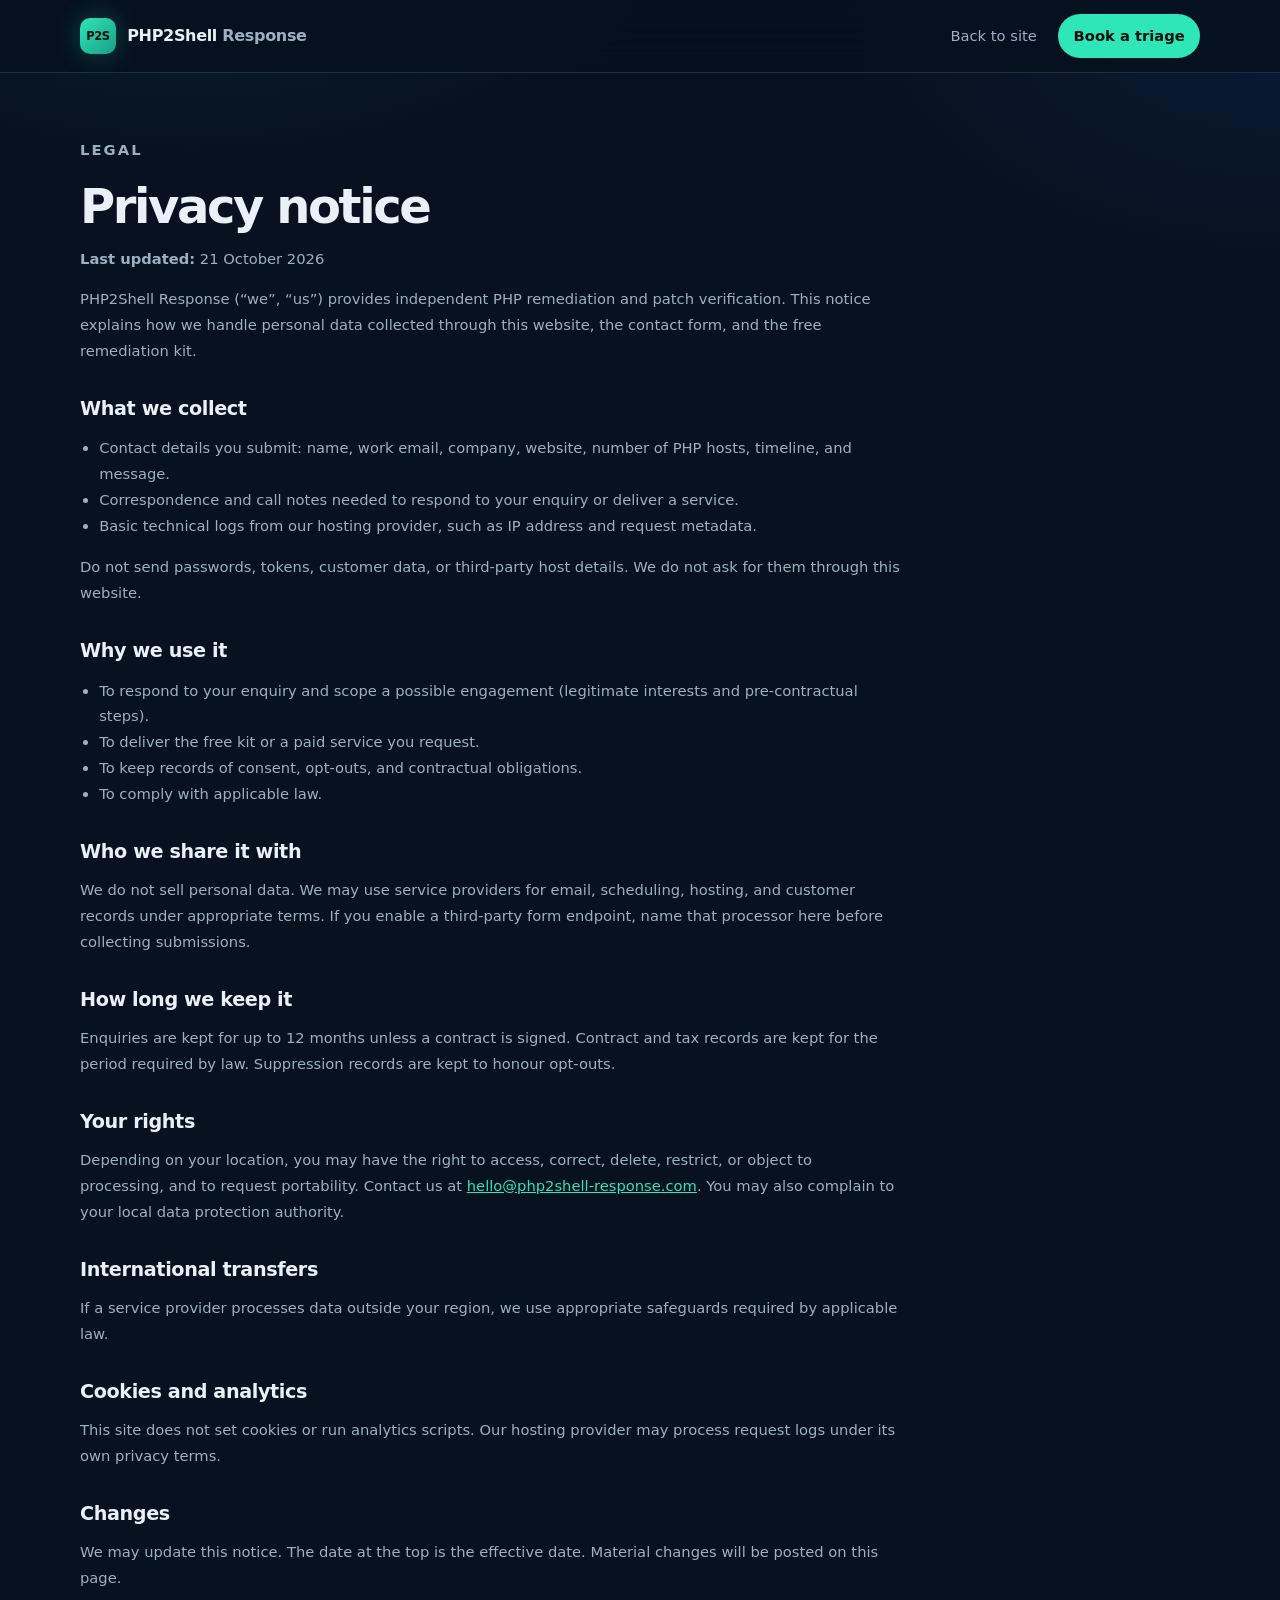
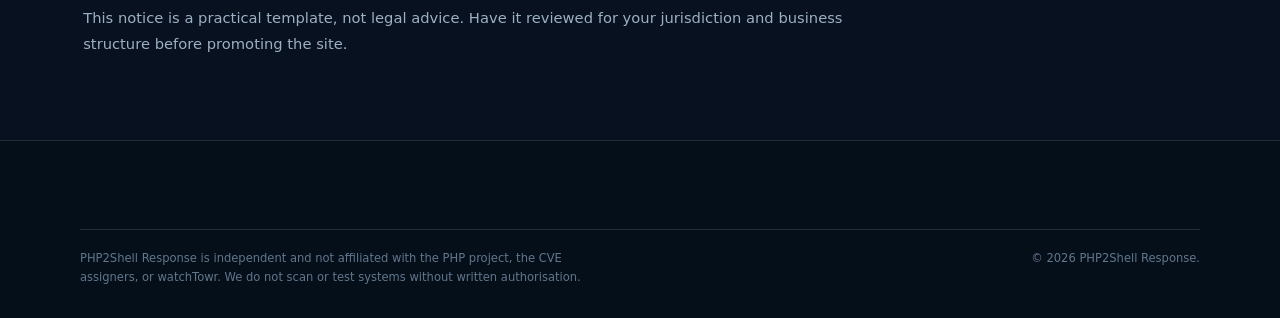
==== docs/privacy.html @ 47148b9a "Add privacy notice and compliant outreach playbook" ====
<!DOCTYPE html>
<html lang="en">
<head>
  <meta charset="utf-8">
  <meta name="viewport" content="width=device-width, initial-scale=1">
  <title>Privacy notice — PHP2Shell Response</title>
  <meta name="description" content="Privacy notice for PHP2Shell Response: what we collect, why, how long we keep it, and how to exercise your rights.">
  <meta name="theme-color" content="#07111f">
  <link rel="icon" href="favicon.svg" type="image/svg+xml">
  <link rel="stylesheet" href="styles.css">
  <script src="config.js" defer></script>
  <script src="app.js" defer></script>
</head>
<body>
  <a class="skip-link" href="#main">Skip to content</a>

  <header class="site-header">
    <div class="wrap nav">
      <a class="brand" href="index.html" aria-label="PHP2Shell Response home">
        <span class="brand-mark" aria-hidden="true">P2S</span>
        <span class="brand-name">PHP2Shell <span>Response</span></span>
      </a>
      <nav class="nav-links" aria-label="Main navigation">
        <a href="index.html">Back to site</a>
        <a class="nav-cta" href="index.html#contact">Book a triage</a>
      </nav>
    </div>
  </header>

  <main id="main" class="wrap">
    <article class="legal">
      <p class="kicker">Legal</p>
      <h1>Privacy notice</h1>
      <p><strong>Last updated:</strong> 21 October 2026</p>

      <p>
        PHP2Shell Response (&ldquo;we&rdquo;, &ldquo;us&rdquo;) provides independent PHP remediation and patch
        verification. This notice explains how we handle personal data collected through this website,
        the contact form, and the free remediation kit.
      </p>

      <h2>What we collect</h2>
      <ul>
        <li>Contact details you submit: name, work email, company, website, number of PHP hosts, timeline, and message.</li>
        <li>Correspondence and call notes needed to respond to your enquiry or deliver a service.</li>
        <li>Basic technical logs from our hosting provider, such as IP address and request metadata.</li>
      </ul>
      <p>
        Do not send passwords, tokens, customer data, or third-party host details. We do not ask for them
        through this website.
      </p>

      <h2>Why we use it</h2>
      <ul>
        <li>To respond to your enquiry and scope a possible engagement (legitimate interests and pre-contractual steps).</li>
        <li>To deliver the free kit or a paid service you request.</li>
        <li>To keep records of consent, opt-outs, and contractual obligations.</li>
        <li>To comply with applicable law.</li>
      </ul>

      <h2>Who we share it with</h2>
      <p>
        We do not sell personal data. We may use service providers for email, scheduling, hosting, and
        customer records under appropriate terms. If you enable a third-party form endpoint, name that
        processor here before collecting submissions.
      </p>

      <h2>How long we keep it</h2>
      <p>
        Enquiries are kept for up to 12 months unless a contract is signed. Contract and tax records are
        kept for the period required by law. Suppression records are kept to honour opt-outs.
      </p>

      <h2>Your rights</h2>
      <p>
        Depending on your location, you may have the right to access, correct, delete, restrict, or object
        to processing, and to request portability. Contact us at
        <a href="index.html#contact" data-contact-email>the contact address on the main page</a>.
        You may also complain to your local data protection authority.
      </p>

      <h2>International transfers</h2>
      <p>
        If a service provider processes data outside your region, we use appropriate safeguards required
        by applicable law.
      </p>

      <h2>Cookies and analytics</h2>
      <p>
        This site does not set cookies or run analytics scripts. Our hosting provider may process request
        logs under its own privacy terms.
      </p>

      <h2>Changes</h2>
      <p>
        We may update this notice. The date at the top is the effective date. Material changes will be
        posted on this page.
      </p>

      <p class="micro">
        This notice is a practical template, not legal advice. Have it reviewed for your jurisdiction and
        business structure before promoting the site.
      </p>
    </article>
  </main>

  <footer class="site-footer">
    <div class="wrap footer-legal">
      <p>PHP2Shell Response is independent and not affiliated with the PHP project, the CVE assigners, or watchTowr. We do not scan or test systems without written authorisation.</p>
      <p>&copy; <span id="year">2026</span> PHP2Shell Response.</p>
    </div>
  </footer>
</body>
</html>
---- docs/styles.css ----
:root {
  --bg: #07111f;
  --bg-2: #0a1828;
  --panel: #0f2238;
  --panel-2: #122a45;
  --text: #e8f1f8;
  --muted: #9db0c3;
  --line: rgba(157, 176, 195, 0.18);
  --accent: #2ee6b8;
  --accent-2: #7cf0d3;
  --warn: #ffb84d;
  --danger: #ff6b6b;
  --radius: 18px;
  --shadow: 0 20px 60px rgba(0, 0, 0, 0.35);
  --max: 1120px;
}

*,
*::before,
*::after {
  box-sizing: border-box;
}

html {
  scroll-behavior: smooth;
}

body {
  margin: 0;
  min-height: 100vh;
  color: var(--text);
  background:
    radial-gradient(900px 600px at 15% -10%, rgba(46, 230, 184, 0.12), transparent 60%),
    radial-gradient(800px 500px at 100% 0%, rgba(50, 120, 255, 0.10), transparent 55%),
    var(--bg);
  font-family: Inter, ui-sans-serif, system-ui, -apple-system, BlinkMacSystemFont, "Segoe UI", Roboto, Arial, sans-serif;
  font-size: 16px;
  line-height: 1.6;
  -webkit-font-smoothing: antialiased;
  text-rendering: optimizeLegibility;
}

::selection {
  background: rgba(46, 230, 184, 0.28);
  color: #ffffff;
}

a {
  color: inherit;
}

code,
pre {
  font-family: ui-monospace, SFMono-Regular, Menlo, Consolas, "Liberation Mono", monospace;
}

code {
  font-size: 0.9em;
  color: #b7f7e6;
}

.skip-link {
  position: absolute;
  left: -9999px;
  top: 0;
  z-index: 100;
  padding: 0.75rem 1rem;
  border-radius: 0 0 10px 0;
  background: var(--accent);
  color: #04110d;
  font-weight: 800;
  text-decoration: none;
}

.skip-link:focus {
  left: 0;
}

a:focus-visible,
button:focus-visible,
summary:focus-visible {
  outline: 2px solid var(--accent);
  outline-offset: 3px;
}

.wrap {
  width: min(var(--max), calc(100% - 2rem));
  margin-inline: auto;
}

section[id] {
  scroll-margin-top: 92px;
}

/* Header */
.site-header {
  position: sticky;
  top: 0;
  z-index: 50;
  border-bottom: 1px solid var(--line);
  background: rgba(7, 17, 31, 0.82);
  backdrop-filter: blur(18px);
  -webkit-backdrop-filter: blur(18px);
}

.nav {
  display: flex;
  align-items: center;
  justify-content: space-between;
  gap: 1rem;
  min-height: 72px;
}

.brand {
  display: inline-flex;
  align-items: center;
  gap: 0.7rem;
  color: var(--text);
  font-weight: 850;
  letter-spacing: -0.02em;
  text-decoration: none;
  white-space: nowrap;
}

.brand-mark {
  display: grid;
  place-items: center;
  width: 2.25rem;
  height: 2.25rem;
  border-radius: 10px;
  background: linear-gradient(135deg, var(--accent), #1a9f86);
  box-shadow: 0 0 24px rgba(46, 230, 184, 0.25);
  color: #04110d;
  font-size: 0.72rem;
  font-weight: 900;
  letter-spacing: -0.04em;
}

.brand-name span {
  color: var(--muted);
  font-weight: 650;
}

.nav-links {
  display: flex;
  align-items: center;
  gap: 1.35rem;
  font-size: 0.92rem;
}

.nav-links a {
  color: var(--muted);
  text-decoration: none;
  transition: color 0.15s ease;
}

.nav-links a:hover {
  color: var(--text);
}

.nav-cta {
  padding: 0.65rem 0.95rem;
  border-radius: 999px;
  background: var(--accent);
  color: #04110d !important;
  font-weight: 850;
}

.nav-cta:hover {
  background: var(--accent-2);
}

/* Hero */
.hero {
  padding: 5.5rem 0 4rem;
}

.hero-grid {
  display: grid;
  grid-template-columns: minmax(0, 1.12fr) minmax(0, 0.88fr);
  gap: 3.5rem;
  align-items: center;
}

.eyebrow {
  display: inline-flex;
  align-items: center;
  gap: 0.55rem;
  padding: 0.45rem 0.7rem;
  border: 1px solid rgba(255, 184, 77, 0.3);
  border-radius: 999px;
  background: rgba(255, 184, 77, 0.08);
  color: #ffd28a;
  font-size: 0.76rem;
  font-weight: 750;
  letter-spacing: 0.02em;
}

.pulse {
  width: 0.5rem;
  height: 0.5rem;
  border-radius: 50%;
  background: var(--warn);
  box-shadow: 0 0 0 0 rgba(255, 184, 77, 0.5);
  animation: pulse 2s infinite;
}

@keyframes pulse {
  70% { box-shadow: 0 0 0 8px rgba(255, 184, 77, 0); }
  100% { box-shadow: 0 0 0 0 rgba(255, 184, 77, 0); }
}

h1 {
  margin: 1.2rem 0 1.1rem;
  font-size: clamp(2.6rem, 6vw, 4.7rem);
  line-height: 1.02;
  letter-spacing: -0.05em;
}

h1 .accent {
  color: var(--accent);
}

.lede {
  max-width: 62ch;
  margin: 0;
  color: var(--muted);
  font-size: 1.08rem;
  line-height: 1.75;
}

.hero-actions {
  display: flex;
  flex-wrap: wrap;
  gap: 0.75rem;
  margin-top: 1.6rem;
}

.hero-points {
  display: flex;
  flex-wrap: wrap;
  gap: 1rem 1.4rem;
  padding: 0;
  margin: 1.8rem 0 0;
  color: var(--muted);
  font-size: 0.85rem;
  list-style: none;
}

.hero-points li::before {
  content: "✓";
  margin-right: 0.45rem;
  color: var(--accent);
  font-weight: 900;
}

/* Buttons */
.btn {
  display: inline-flex;
  align-items: center;
  justify-content: center;
  gap: 0.45rem;
  padding: 0.8rem 1.1rem;
  border: 1px solid transparent;
  border-radius: 999px;
  background: transparent;
  color: var(--text);
  cursor: pointer;
  font: inherit;
  font-size: 0.9rem;
  font-weight: 800;
  line-height: 1;
  text-decoration: none;
  transition: transform 0.15s ease, background 0.15s ease, border-color 0.15s ease, color 0.15s ease;
}

.btn:hover {
  transform: translateY(-1px);
}

.btn-primary {
  background: var(--accent);
  color: #04110d;
  box-shadow: 0 10px 30px rgba(46, 230, 184, 0.18);
}

.btn-primary:hover {
  background: var(--accent-2);
}

.btn-ghost {
  border-color: var(--line);
  background: rgba(255, 255, 255, 0.03);
  color: var(--text);
}

.btn-ghost:hover {
  border-color: rgba(46, 230, 184, 0.35);
  color: var(--accent);
}

.btn-block {
  width: 100%;
}

/* Hero card */
.hero-card {
  position: relative;
  border: 1px solid var(--line);
  border-radius: 24px;
  padding: 1.1rem;
  background: linear-gradient(180deg, rgba(18, 42, 69, 0.92), rgba(8, 20, 35, 0.92));
  box-shadow: var(--shadow);
}

.hero-card::before {
  content: "";
  position: absolute;
  inset: -1px;
  z-index: -1;
  border-radius: 25px;
  background: linear-gradient(135deg, rgba(46, 230, 184, 0.35), transparent 42%, rgba(50, 120, 255, 0.2));
  filter: blur(18px);
  opacity: 0.55;
}

.card-top {
  display: flex;
  align-items: center;
  justify-content: space-between;
  gap: 1rem;
  padding: 0.2rem 0.2rem 0.9rem;
  color: var(--muted);
  font-size: 0.76rem;
}

.badge {
  display: inline-flex;
  align-items: center;
  padding: 0.28rem 0.55rem;
  border-radius: 999px;
  font-size: 0.66rem;
  font-weight: 850;
  letter-spacing: 0.04em;
  text-transform: uppercase;
  white-space: nowrap;
}

.badge-warn {
  border: 1px solid rgba(255, 184, 77, 0.3);
  background: rgba(255, 184, 77, 0.12);
  color: #ffd28a;
}

.badge-ok {
  border: 1px solid rgba(46, 230, 184, 0.3);
  background: rgba(46, 230, 184, 0.12);
  color: var(--accent);
}

.terminal {
  overflow: hidden;
  border: 1px solid var(--line);
  border-radius: 14px;
  background: #040d17;
}

.terminal-bar {
  display: flex;
  align-items: center;
  gap: 0.4rem;
  padding: 0.65rem 0.8rem;
  border-bottom: 1px solid var(--line);
  background: rgba(255, 255, 255, 0.02);
}

.dot {
  width: 0.55rem;
  height: 0.55rem;
  border-radius: 50%;
  background: #2a4158;
}

.dot:nth-child(1) { background: #ff6b6b; }
.dot:nth-child(2) { background: #ffb84d; }
.dot:nth-child(3) { background: #2ee6b8; }

.terminal pre {
  margin: 0;
  padding: 1rem;
  overflow: auto;
  color: #c8f7ea;
  font-size: 0.76rem;
  line-height: 1.7;
}

.terminal .warn { color: #ffd28a; }
.terminal .fail { color: #ff8e8e; }

.micro {
  margin: 0.8rem 0.2rem 0.2rem;
  color: #7f93a8;
  font-size: 0.73rem;
  line-height: 1.5;
}

/* Alert strip */
.alert-strip {
  border-block: 1px solid var(--line);
  background: rgba(255, 255, 255, 0.02);
}

.alert-inner {
  display: flex;
  align-items: center;
  flex-wrap: wrap;
  gap: 0.65rem 1rem;
  padding: 1rem 0;
  color: var(--muted);
  font-size: 0.85rem;
}

.alert-label {
  color: var(--text);
  font-size: 0.7rem;
  font-weight: 850;
  letter-spacing: 0.08em;
  text-transform: uppercase;
}

.pill {
  padding: 0.25rem 0.55rem;
  border: 1px solid rgba(46, 230, 184, 0.2);
  border-radius: 999px;
  background: rgba(46, 230, 184, 0.08);
  color: var(--accent);
  font-size: 0.78rem;
  font-weight: 750;
}

.alert-link {
  margin-left: auto;
  color: var(--text);
  font-weight: 750;
  text-decoration: none;
}

.alert-link:hover {
  color: var(--accent);
}

/* Sections */
.section {
  padding: 5rem 0;
}

.section-alt {
  border-block: 1px solid var(--line);
  background: linear-gradient(180deg, rgba(255, 255, 255, 0.018), transparent);
}

.section-head {
  max-width: 760px;
  margin-bottom: 2.2rem;
}

.kicker {
  margin: 0 0 0.7rem;
  color: var(--accent);
  font-size: 0.74rem;
  font-weight: 900;
  letter-spacing: 0.14em;
  text-transform: uppercase;
}

h2 {
  margin: 0 0 0.8rem;
  font-size: clamp(1.9rem, 4vw, 3.1rem);
  line-height: 1.08;
  letter-spacing: -0.04em;
}

h2 .muted {
  color: var(--muted);
}

.section-lede {
  margin: 0;
  color: var(--muted);
  font-size: 1.02rem;
  line-height: 1.7;
}

/* Cards */
.grid {
  display: grid;
  gap: 1rem;
}

.grid-2 {
  grid-template-columns: repeat(2, minmax(0, 1fr));
}

.card {
  padding: 1.5rem;
  border: 1px solid var(--line);
  border-radius: var(--radius);
  background: linear-gradient(180deg, rgba(18, 42, 69, 0.72), rgba(10, 24, 40, 0.72));
}

.card h3 {
  margin: 0.2rem 0 0.6rem;
  font-size: 1.1rem;
  letter-spacing: -0.02em;
}

.card p {
  margin: 0;
  color: var(--muted);
  font-size: 0.95rem;
  line-height: 1.65;
}

.card-icon {
  display: grid;
  place-items: center;
  width: 2.2rem;
  height: 2.2rem;
  margin-bottom: 1rem;
  border-radius: 10px;
  background: rgba(46, 230, 184, 0.1);
  color: var(--accent);
  font-size: 0.72rem;
  font-weight: 900;
}

/* Pricing */
.pricing {
  display: grid;
  grid-template-columns: repeat(2, minmax(0, 1fr));
  gap: 1rem;
}

.price-card {
  position: relative;
  display: flex;
  flex-direction: column;
  padding: 1.5rem;
  border: 1px solid var(--line);
  border-radius: var(--radius);
  background: linear-gradient(180deg, rgba(18, 42, 69, 0.72), rgba(10, 24, 40, 0.72));
}

.price-card.featured {
  border-color: rgba(46, 230, 184, 0.5);
  box-shadow: 0 0 0 1px rgba(46, 230, 184, 0.12), 0 20px 60px rgba(0, 0, 0, 0.28);
}

.tag {
  position: absolute;
  top: -0.7rem;
  right: 1rem;
  padding: 0.3rem 0.6rem;
  border-radius: 999px;
  background: var(--accent);
  color: #04110d;
  font-size: 0.66rem;
  font-weight: 900;
  letter-spacing: 0.04em;
  text-transform: uppercase;
}

.price-top {
  display: flex;
  align-items: baseline;
  justify-content: space-between;
  gap: 1rem;
}

.price-card h3 {
  margin: 0;
  font-size: 1.1rem;
  letter-spacing: -0.02em;
}

.price {
  margin: 0;
  font-size: 2rem;
  font-weight: 850;
  letter-spacing: -0.04em;
  white-space: nowrap;
}

.price small {
  color: var(--muted);
  font-size: 0.76rem;
  font-weight: 650;
  letter-spacing: 0;
}

.price-desc {
  min-height: 3.2rem;
  margin: 0.7rem 0 1rem;
  color: var(--muted);
  font-size: 0.92rem;
  line-height: 1.6;
}

.checklist {
  display: grid;
  gap: 0.55rem;
  margin: 0 0 1.4rem;
  padding: 0;
  color: var(--muted);
  font-size: 0.88rem;
  line-height: 1.5;
  list-style: none;
}

.checklist li::before {
  content: "✓";
  margin-right: 0.5rem;
  color: var(--accent);
  font-weight: 900;
}

.price-card .btn {
  margin-top: auto;
}

.pricing-note {
  margin: 1.2rem 0 0;
  color: #7f93a8;
  font-size: 0.8rem;
}

/* Steps */
.steps {
  display: grid;
  gap: 0.8rem;
}

.step {
  display: grid;
  grid-template-columns: 3.2rem minmax(0, 1fr);
  gap: 1.1rem;
  padding: 1.2rem 1.3rem;
  border: 1px solid var(--line);
  border-radius: 14px;
  background: rgba(18, 42, 69, 0.45);
}

.step-num {
  display: grid;
  place-items: center;
  width: 2.4rem;
  height: 2.4rem;
  border: 1px solid rgba(46, 230, 184, 0.25);
  border-radius: 50%;
  background: rgba(46, 230, 184, 0.1);
  color: var(--accent);
  font-size: 0.76rem;
  font-weight: 900;
}

.step h3 {
  margin: 0.1rem 0 0.35rem;
  font-size: 1rem;
}

.step p {
  margin: 0;
  color: var(--muted);
  font-size: 0.92rem;
  line-height: 1.6;
}

.scope-note {
  margin-top: 1.2rem;
  padding: 1rem 1.1rem;
  border-left: 3px solid var(--warn);
  border-radius: 0 12px 12px 0;
  background: rgba(255, 184, 77, 0.06);
  color: #e7d3b2;
  font-size: 0.88rem;
  line-height: 1.6;
}

.scope-note strong {
  color: #ffd28a;
}

/* Proof */
.proof-grid {
  display: grid;
  grid-template-columns: minmax(0, 1fr) minmax(0, 0.9fr);
  gap: 3rem;
  align-items: start;
}

.report-card {
  padding: 1.3rem;
  border: 1px solid var(--line);
  border-radius: var(--radius);
  background: linear-gradient(180deg, rgba(18, 42, 69, 0.8), rgba(8, 20, 35, 0.8));
  box-shadow: var(--shadow);
}

.report-top {
  display: flex;
  align-items: center;
  justify-content: space-between;
  gap: 1rem;
  padding-bottom: 0.9rem;
  border-bottom: 1px solid var(--line);
  color: var(--muted);
  font-size: 0.76rem;
}

.report-card dl {
  display: grid;
  gap: 0.7rem;
  margin: 0;
  padding: 0.9rem 0 0;
}

.report-card dl div {
  display: flex;
  justify-content: space-between;
  gap: 1rem;
  font-size: 0.85rem;
}

.report-card dt {
  color: var(--muted);
}

.report-card dd {
  margin: 0;
  color: var(--text);
  font-weight: 750;
  text-align: right;
}

/* FAQ */
.faq-grid {
  display: grid;
  grid-template-columns: minmax(0, 0.8fr) minmax(0, 1.2fr);
  gap: 3rem;
  align-items: start;
}

.faq-list {
  display: grid;
  gap: 0.6rem;
}

details {
  padding: 0 1rem;
  border: 1px solid var(--line);
  border-radius: 12px;
  background: rgba(18, 42, 69, 0.45);
}

summary {
  display: flex;
  justify-content: space-between;
  gap: 1rem;
  padding: 1rem 0;
  cursor: pointer;
  font-size: 0.92rem;
  font-weight: 750;
  list-style: none;
}

summary::-webkit-details-marker {
  display: none;
}

summary::after {
  content: "+";
  color: var(--accent);
  font-weight: 900;
}

details[open] summary::after {
  content: "−";
}

details p {
  margin: 0 0 1rem;
  color: var(--muted);
  font-size: 0.9rem;
  line-height: 1.65;
}

/* Contact */
.section-contact {
  border-top: 1px solid var(--line);
  background: radial-gradient(800px 400px at 10% 20%, rgba(46, 230, 184, 0.08), transparent 60%);
}

.contact-grid {
  display: grid;
  grid-template-columns: minmax(0, 0.85fr) minmax(0, 1.15fr);
  gap: 3rem;
  align-items: start;
}

.contact-points {
  display: grid;
  gap: 0.6rem;
  margin: 1.2rem 0;
  padding: 0;
  color: var(--muted);
  font-size: 0.9rem;
  list-style: none;
}

.contact-points li::before {
  content: "→";
  margin-right: 0.5rem;
  color: var(--accent);
}

.contact-direct {
  margin-top: 1.4rem;
  color: var(--muted);
  font-size: 0.9rem;
}

.contact-direct a {
  color: var(--accent);
}

.form {
  display: grid;
  gap: 0.9rem;
  padding: 1.3rem;
  border: 1px solid var(--line);
  border-radius: var(--radius);
  background: rgba(10, 24, 40, 0.72);
  box-shadow: var(--shadow);
}

.form-row {
  display: grid;
  grid-template-columns: 1fr 1fr;
  gap: 0.9rem;
}

.field {
  display: grid;
  gap: 0.35rem;
}

label {
  color: var(--muted);
  font-size: 0.8rem;
  font-weight: 700;
}

input,
select,
textarea {
  width: 100%;
  padding: 0.75rem 0.8rem;
  border: 1px solid var(--line);
  border-radius: 10px;
  background: #071422;
  color: var(--text);
  font: inherit;
  font-size: 0.9rem;
}

input::placeholder,
textarea::placeholder {
  color: #5e748a;
}

input:focus,
select:focus,
textarea:focus {
  border-color: rgba(46, 230, 184, 0.6);
  outline: 2px solid rgba(46, 230, 184, 0.35);
  outline-offset: 1px;
}

textarea {
  min-height: 6rem;
  resize: vertical;
}

.checkbox {
  display: flex;
  align-items: flex-start;
  gap: 0.55rem;
  color: var(--muted);
  font-size: 0.78rem;
  line-height: 1.5;
}

.checkbox input {
  width: auto;
  margin-top: 0.2rem;
  accent-color: var(--accent);
}

.form-status {
  min-height: 1.2rem;
  margin: 0;
  font-size: 0.82rem;
  line-height: 1.5;
}

.form-status[data-type="success"] { color: var(--accent); }
.form-status[data-type="error"] { color: #ff9b9b; }
.form-status[data-type="info"] { color: #ffd28a; }

.form-note {
  margin: 0;
  color: #6f8499;
  font-size: 0.72rem;
  line-height: 1.5;
}

/* Footer */
.site-footer {
  padding: 3rem 0 2rem;
  border-top: 1px solid var(--line);
  background: rgba(4, 13, 23, 0.55);
}

.footer-grid {
  display: grid;
  grid-template-columns: 1.2fr 0.8fr;
  gap: 2rem;
  align-items: start;
}

.brand-footer {
  margin-bottom: 0.8rem;
}

.site-footer p {
  color: var(--muted);
  font-size: 0.85rem;
  line-height: 1.65;
}

.footer-links {
  display: flex;
  flex-wrap: wrap;
  justify-content: flex-end;
  gap: 0.8rem 1.2rem;
}

.footer-links a {
  color: var(--muted);
  font-size: 0.85rem;
  text-decoration: none;
}

.footer-links a:hover {
  color: var(--accent);
}

.footer-legal {
  display: flex;
  justify-content: space-between;
  gap: 1rem;
  flex-wrap: wrap;
  margin-top: 2.5rem;
  padding-top: 1.2rem;
  border-top: 1px solid var(--line);
}

.footer-legal p {
  max-width: 70ch;
  margin: 0;
  color: #61768b;
  font-size: 0.72rem;
  line-height: 1.6;
}

/* Legal page */
.legal {
  max-width: 820px;
  padding: 4rem 0 5rem;
}

.legal h1 {
  margin-bottom: 0.5rem;
  font-size: clamp(2rem, 4vw, 3rem);
}

.legal h2 {
  margin-top: 2.2rem;
  font-size: 1.2rem;
  letter-spacing: -0.02em;
}

.legal p,
.legal li {
  color: var(--muted);
  font-size: 0.92rem;
  line-height: 1.75;
}

.legal ul {
  padding-left: 1.2rem;
}

.legal a {
  color: var(--accent);
}

/* Responsive */
@media (max-width: 980px) {
  .hero-grid,
  .proof-grid,
  .faq-grid,
  .contact-grid,
  .footer-grid {
    grid-template-columns: 1fr;
    gap: 2rem;
  }

  .hero {
    padding-top: 4rem;
  }

  .footer-links {
    justify-content: flex-start;
  }
}

@media (max-width: 720px) {
  .nav-links a:not(.nav-cta) {
    display: none;
  }

  .grid-2,
  .pricing {
    grid-template-columns: 1fr;
  }

  .form-row {
    grid-template-columns: 1fr;
  }

  .alert-link {
    margin-left: 0;
  }

  .hero-points {
    flex-direction: column;
    gap: 0.5rem;
  }

  .price-desc {
    min-height: 0;
  }
}

@media (prefers-reduced-motion: reduce) {
  html {
    scroll-behavior: auto;
  }

  *,
  *::before,
  *::after {
    animation-duration: 0.01ms !important;
    animation-iteration-count: 1 !important;
    transition-duration: 0.01ms !important;
  }
}
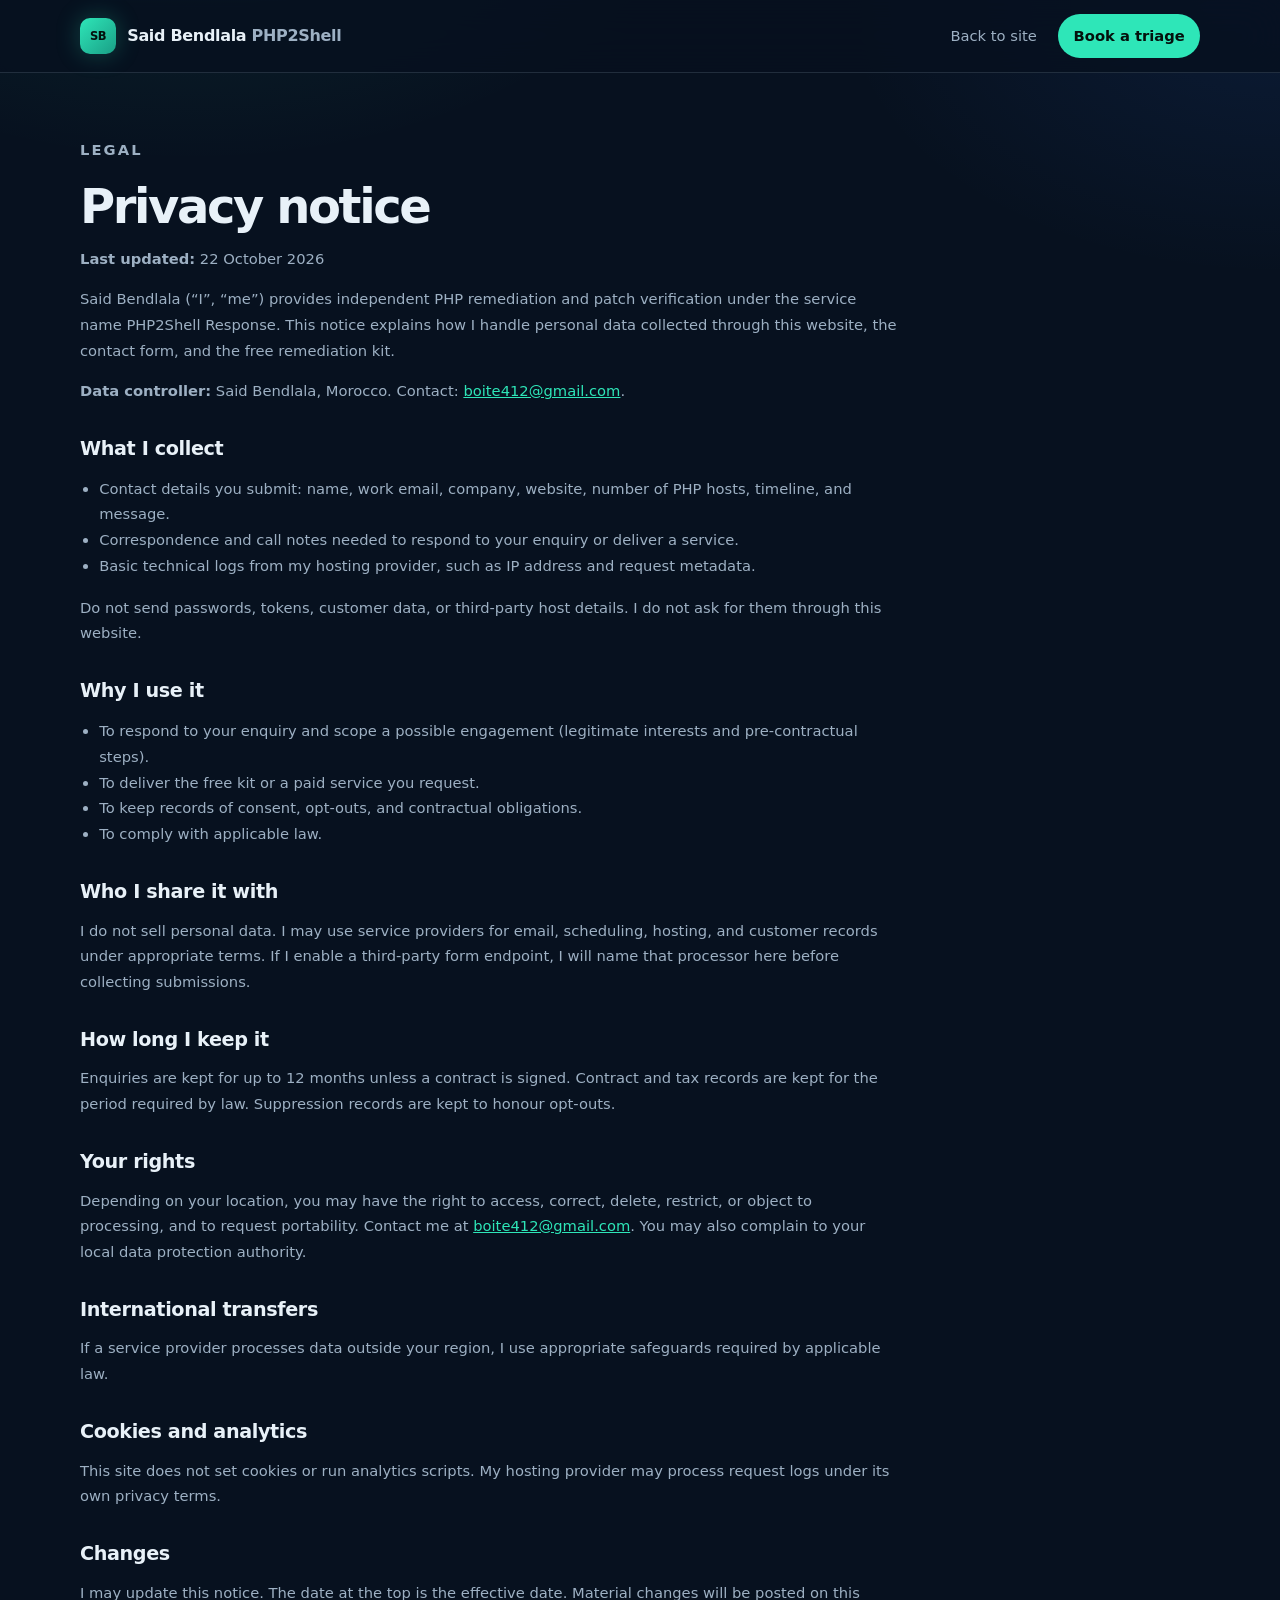
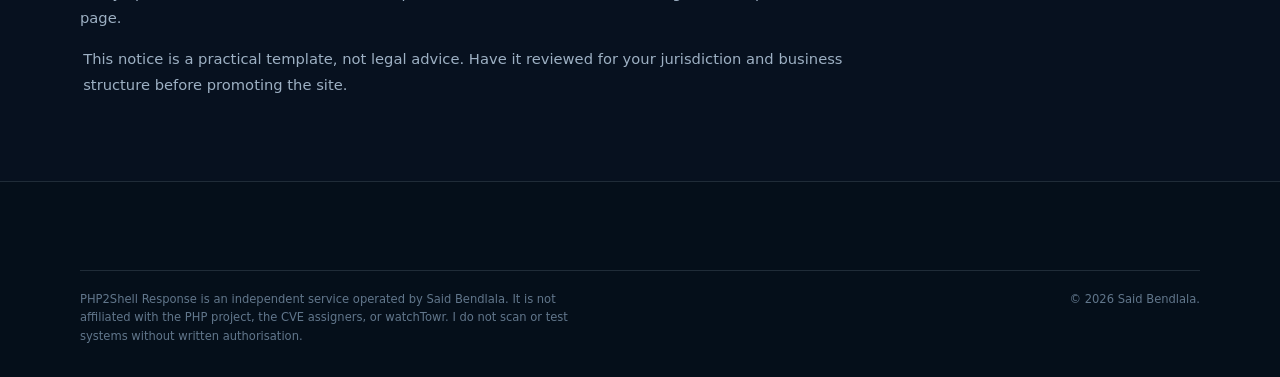
==== commit 9dec8336: "Use Said Bendlala identity on business page" ====
--- a/docs/privacy.html
+++ b/docs/privacy.html
@@ -3,8 +3,8 @@
 <head>
   <meta charset="utf-8">
   <meta name="viewport" content="width=device-width, initial-scale=1">
-  <title>Privacy notice — PHP2Shell Response</title>
-  <meta name="description" content="Privacy notice for PHP2Shell Response: what we collect, why, how long we keep it, and how to exercise your rights.">
+  <title>Privacy notice — Said Bendlala</title>
+  <meta name="description" content="Privacy notice for Said Bendlala: what I collect, why, how long I keep it, and how to exercise your rights.">
   <meta name="theme-color" content="#07111f">
   <link rel="icon" href="favicon.svg" type="image/svg+xml">
   <link rel="stylesheet" href="styles.css">
@@ -16,9 +16,9 @@
 
   <header class="site-header">
     <div class="wrap nav">
-      <a class="brand" href="index.html" aria-label="PHP2Shell Response home">
-        <span class="brand-mark" aria-hidden="true">P2S</span>
-        <span class="brand-name">PHP2Shell <span>Response</span></span>
+      <a class="brand" href="index.html" aria-label="Said Bendlala home">
+        <span class="brand-mark" aria-hidden="true">SB</span>
+        <span class="brand-name">Said Bendlala <span>PHP2Shell</span></span>
       </a>
       <nav class="nav-links" aria-label="Main navigation">
         <a href="index.html">Back to site</a>
@@ -31,26 +31,30 @@
     <article class="legal">
       <p class="kicker">Legal</p>
       <h1>Privacy notice</h1>
-      <p><strong>Last updated:</strong> 21 October 2026</p>
+      <p><strong>Last updated:</strong> 22 October 2026</p>
 
       <p>
-        PHP2Shell Response (&ldquo;we&rdquo;, &ldquo;us&rdquo;) provides independent PHP remediation and patch
-        verification. This notice explains how we handle personal data collected through this website,
-        the contact form, and the free remediation kit.
+        Said Bendlala (&ldquo;I&rdquo;, &ldquo;me&rdquo;) provides independent PHP remediation and patch
+        verification under the service name PHP2Shell Response. This notice explains how I handle personal
+        data collected through this website, the contact form, and the free remediation kit.
+      </p>
+      <p>
+        <strong>Data controller:</strong> Said Bendlala, Morocco.
+        Contact: <a href="mailto:boite412@gmail.com">boite412@gmail.com</a>.
       </p>
 
-      <h2>What we collect</h2>
+      <h2>What I collect</h2>
       <ul>
         <li>Contact details you submit: name, work email, company, website, number of PHP hosts, timeline, and message.</li>
         <li>Correspondence and call notes needed to respond to your enquiry or deliver a service.</li>
-        <li>Basic technical logs from our hosting provider, such as IP address and request metadata.</li>
+        <li>Basic technical logs from my hosting provider, such as IP address and request metadata.</li>
       </ul>
       <p>
-        Do not send passwords, tokens, customer data, or third-party host details. We do not ask for them
+        Do not send passwords, tokens, customer data, or third-party host details. I do not ask for them
         through this website.
       </p>
 
-      <h2>Why we use it</h2>
+      <h2>Why I use it</h2>
       <ul>
         <li>To respond to your enquiry and scope a possible engagement (legitimate interests and pre-contractual steps).</li>
         <li>To deliver the free kit or a paid service you request.</li>
@@ -58,14 +62,14 @@
         <li>To comply with applicable law.</li>
       </ul>
 
-      <h2>Who we share it with</h2>
+      <h2>Who I share it with</h2>
       <p>
-        We do not sell personal data. We may use service providers for email, scheduling, hosting, and
-        customer records under appropriate terms. If you enable a third-party form endpoint, name that
+        I do not sell personal data. I may use service providers for email, scheduling, hosting, and
+        customer records under appropriate terms. If I enable a third-party form endpoint, I will name that
         processor here before collecting submissions.
       </p>
 
-      <h2>How long we keep it</h2>
+      <h2>How long I keep it</h2>
       <p>
         Enquiries are kept for up to 12 months unless a contract is signed. Contract and tax records are
         kept for the period required by law. Suppression records are kept to honour opt-outs.
@@ -74,26 +78,26 @@
       <h2>Your rights</h2>
       <p>
         Depending on your location, you may have the right to access, correct, delete, restrict, or object
-        to processing, and to request portability. Contact us at
-        <a href="index.html#contact" data-contact-email>the contact address on the main page</a>.
+        to processing, and to request portability. Contact me at
+        <a href="mailto:boite412@gmail.com">boite412@gmail.com</a>.
         You may also complain to your local data protection authority.
       </p>
 
       <h2>International transfers</h2>
       <p>
-        If a service provider processes data outside your region, we use appropriate safeguards required
+        If a service provider processes data outside your region, I use appropriate safeguards required
         by applicable law.
       </p>
 
       <h2>Cookies and analytics</h2>
       <p>
-        This site does not set cookies or run analytics scripts. Our hosting provider may process request
+        This site does not set cookies or run analytics scripts. My hosting provider may process request
         logs under its own privacy terms.
       </p>
 
       <h2>Changes</h2>
       <p>
-        We may update this notice. The date at the top is the effective date. Material changes will be
+        I may update this notice. The date at the top is the effective date. Material changes will be
         posted on this page.
       </p>
 
@@ -106,8 +110,8 @@
 
   <footer class="site-footer">
     <div class="wrap footer-legal">
-      <p>PHP2Shell Response is independent and not affiliated with the PHP project, the CVE assigners, or watchTowr. We do not scan or test systems without written authorisation.</p>
-      <p>&copy; <span id="year">2026</span> PHP2Shell Response.</p>
+      <p>PHP2Shell Response is an independent service operated by Said Bendlala. It is not affiliated with the PHP project, the CVE assigners, or watchTowr. I do not scan or test systems without written authorisation.</p>
+      <p>&copy; <span id="year">2026</span> Said Bendlala.</p>
     </div>
   </footer>
 </body>
--- a/docs/styles.css
+++ b/docs/styles.css
@@ -180,6 +180,16 @@
   grid-template-columns: minmax(0, 1.12fr) minmax(0, 0.88fr);
   gap: 3.5rem;
   align-items: center;
+}
+
+.hero-grid > *,
+.grid-2 > *,
+.pricing > *,
+.proof-grid > *,
+.faq-grid > *,
+.contact-grid > *,
+.footer-grid > * {
+  min-width: 0;
 }
 
 .eyebrow {
@@ -1040,6 +1050,19 @@
     display: none;
   }
 
+  .nav {
+    gap: 0.5rem;
+  }
+
+  .brand-name {
+    font-size: 0.95rem;
+  }
+
+  .nav-cta {
+    padding: 0.6rem 0.8rem;
+    font-size: 0.8rem;
+  }
+
   .grid-2,
   .pricing {
     grid-template-columns: 1fr;
@@ -1060,6 +1083,11 @@
 
   .price-desc {
     min-height: 0;
+  }
+
+  .terminal pre {
+    white-space: pre-wrap;
+    overflow-wrap: anywhere;
   }
 }
 
